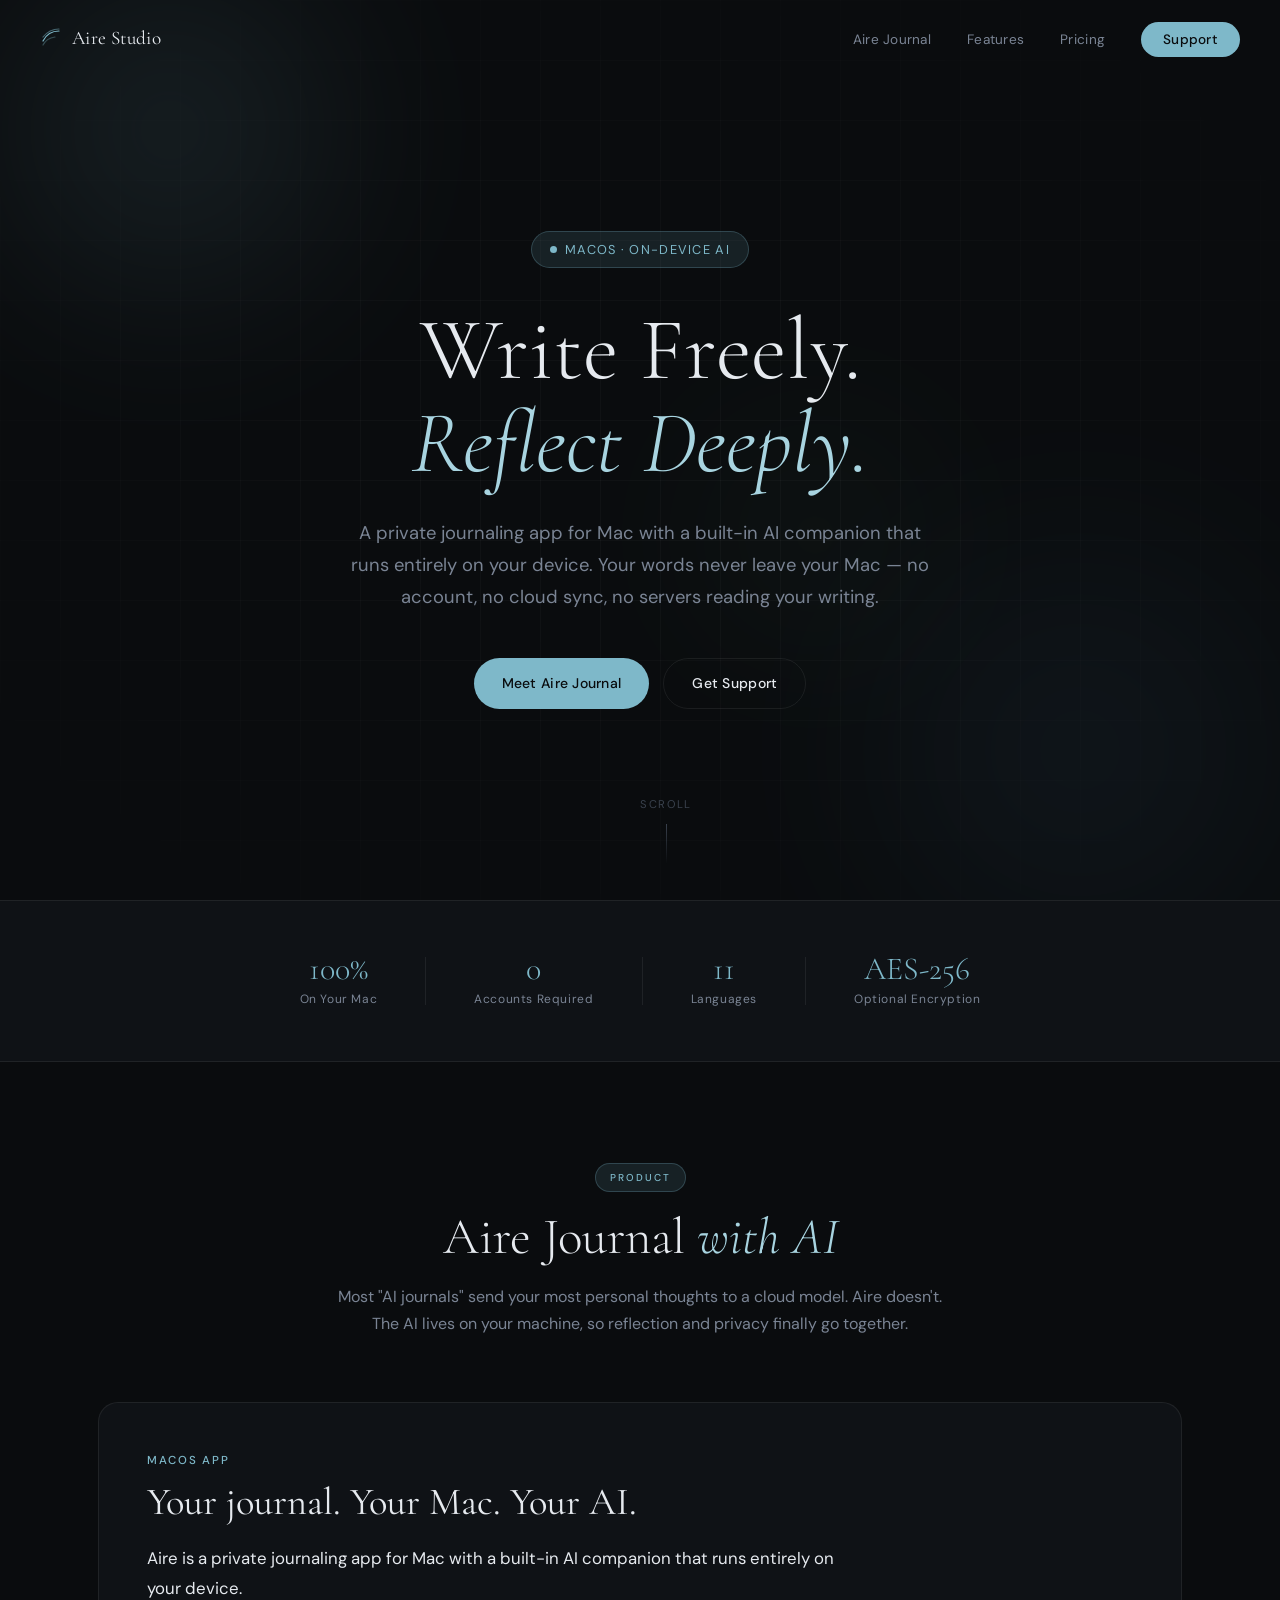
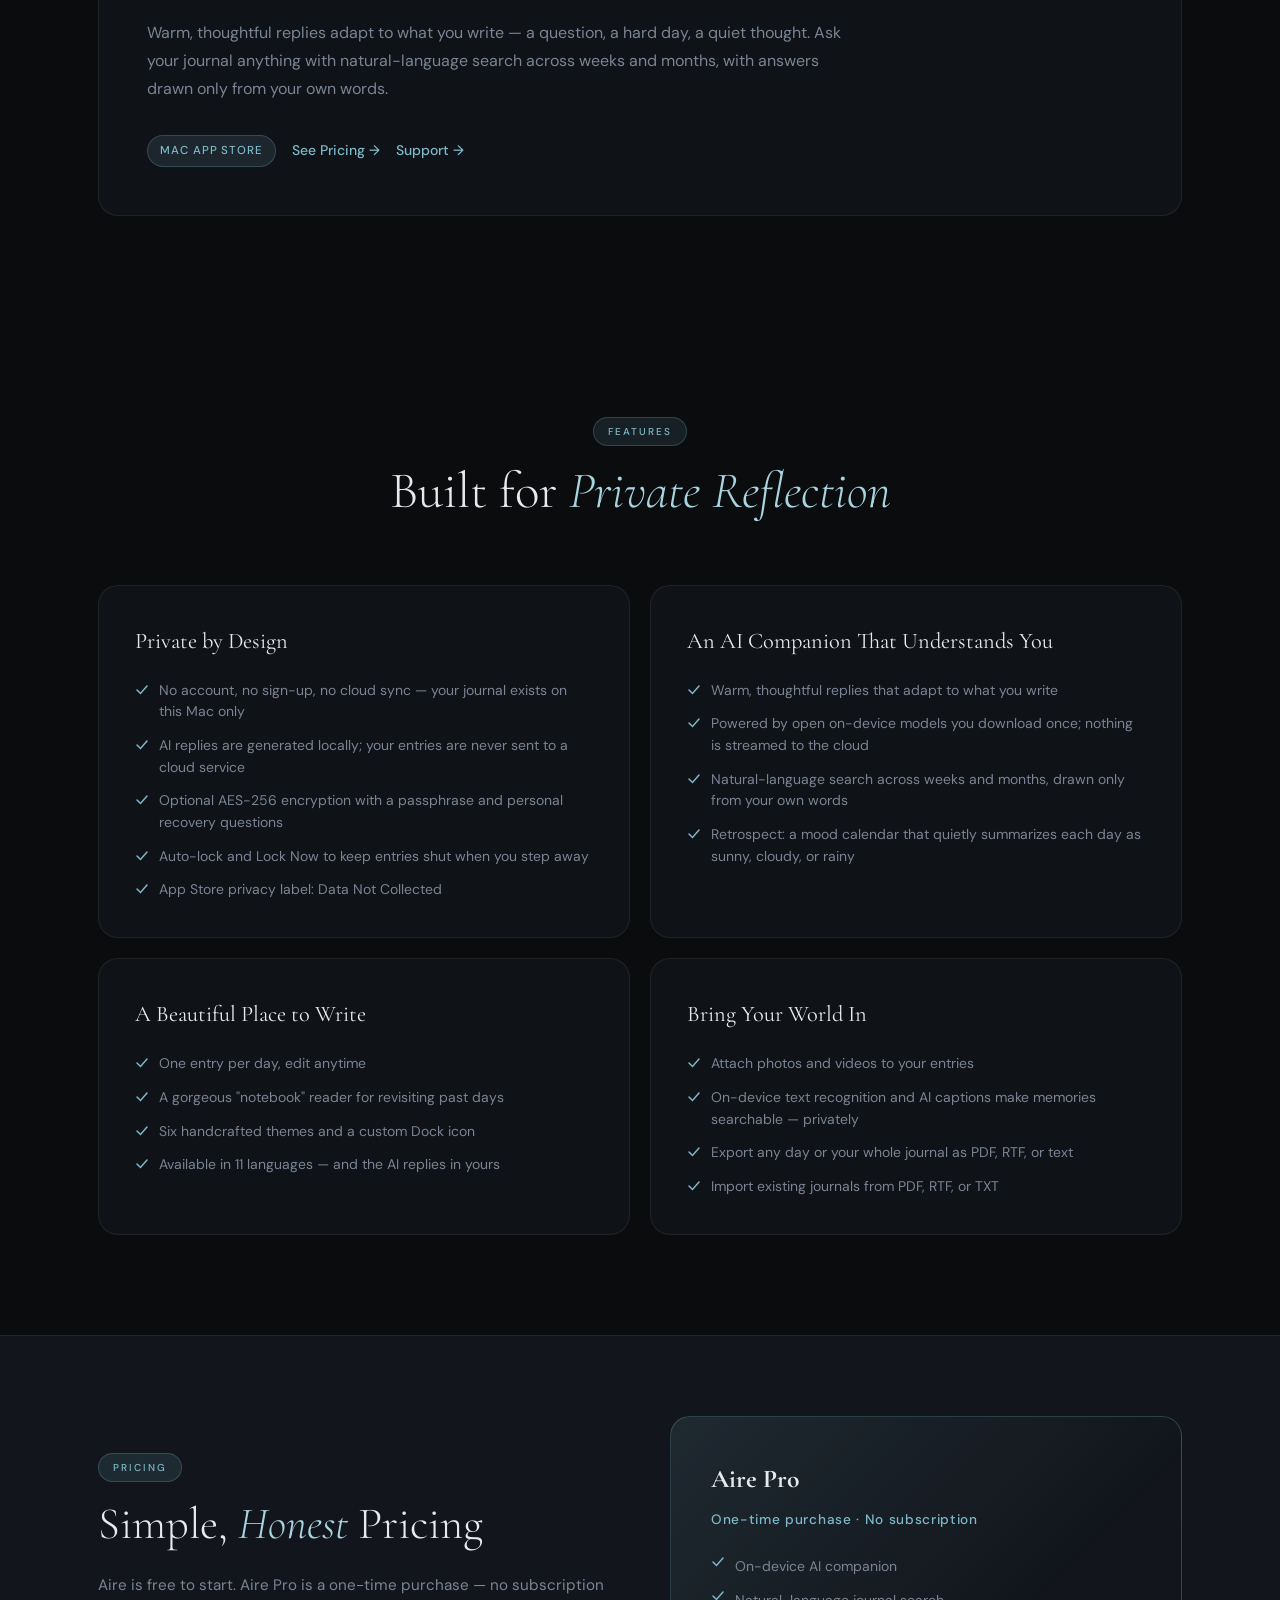
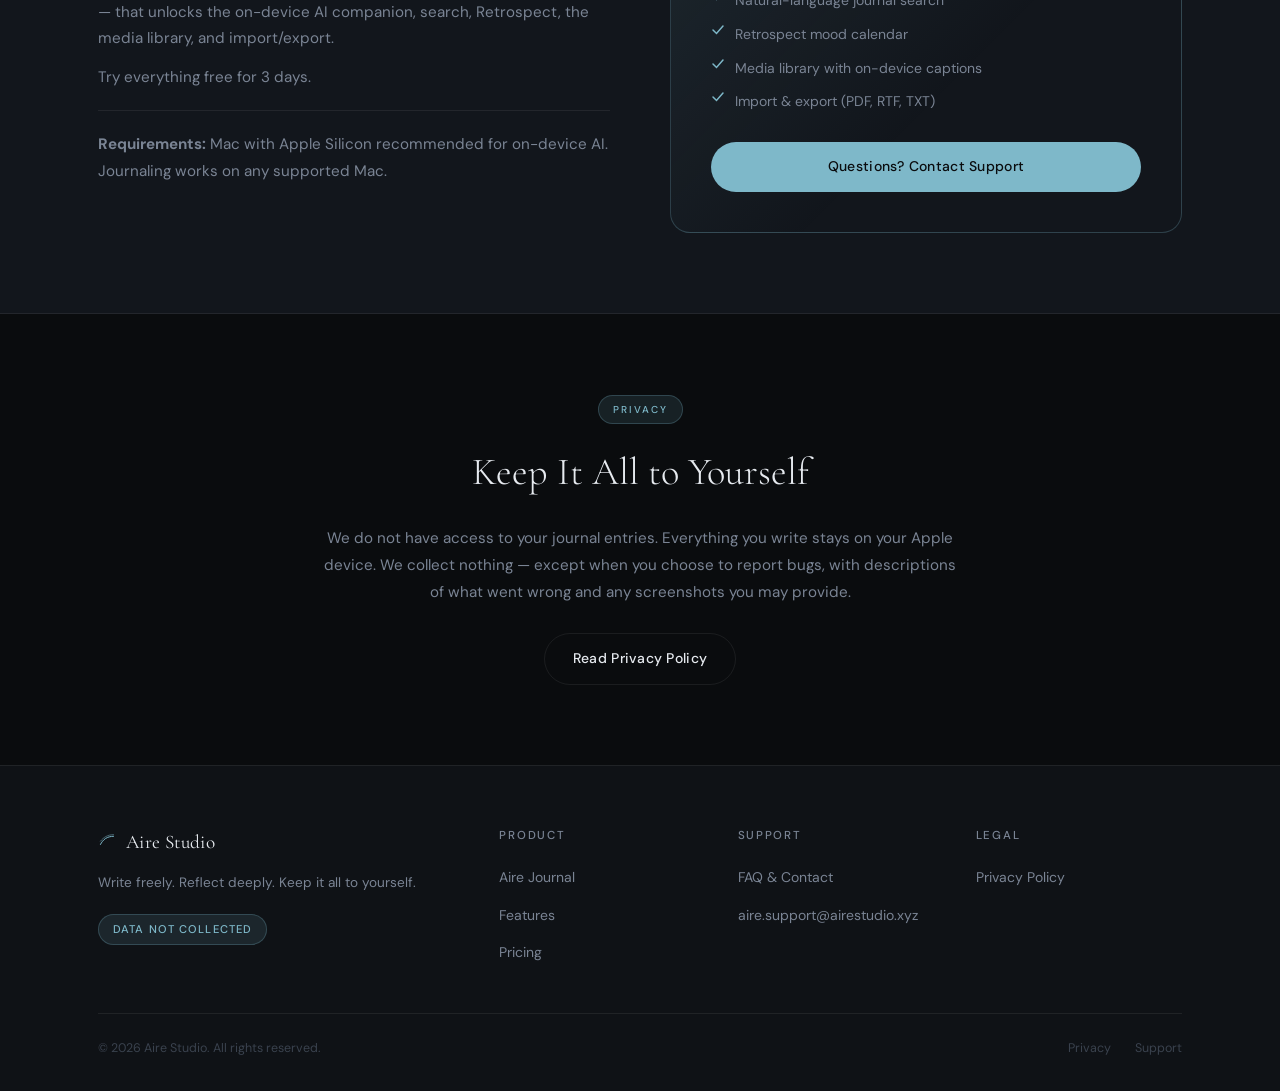
==== index.html @ c08fb22f "first commit" ====
<!DOCTYPE html>
<html lang="en">
<head>
  <meta charset="UTF-8" />
  <meta name="viewport" content="width=device-width, initial-scale=1.0" />
  <title>Aire Studio — Private AI Journaling for Mac</title>
  <meta name="description" content="Aire is a private journaling app for Mac with a built-in AI companion that runs entirely on your device. Your words never leave your Mac — no account, no cloud sync, no servers reading your writing." />
  <link rel="stylesheet" href="/style.css" />
  <link rel="preconnect" href="https://fonts.googleapis.com" />
  <link rel="preconnect" href="https://fonts.gstatic.com" crossorigin />
  <link href="https://fonts.googleapis.com/css2?family=Cormorant+Garamond:ital,wght@0,300;0,400;0,600;1,300;1,400&family=DM+Sans:ital,opsz,wght@0,9..40,300;0,9..40,400;0,9..40,500;1,9..40,300&display=swap" rel="stylesheet" />
</head>
<body>

  <nav class="nav" id="nav">
    <a href="/" class="nav-logo">
      <span class="nav-logo-icon">
        <svg width="22" height="22" viewBox="0 0 22 22" fill="none" xmlns="http://www.w3.org/2000/svg">
          <path d="M3 14c3-6 8-10 16-10" stroke="currentColor" stroke-width="1.2" stroke-linecap="round"/>
          <path d="M3 10c4-5 9-8 16-8" stroke="currentColor" stroke-width="1.2" stroke-linecap="round" opacity="0.5"/>
          <path d="M3 18c2-4 6-7 12-8" stroke="currentColor" stroke-width="1.2" stroke-linecap="round" opacity="0.35"/>
        </svg>
      </span>
      Aire Studio
    </a>
    <ul class="nav-links">
      <li><a href="#aire">Aire Journal</a></li>
      <li><a href="#features">Features</a></li>
      <li><a href="#pricing">Pricing</a></li>
      <li><a href="/aire/support/" class="nav-cta">Support</a></li>
    </ul>
    <button class="nav-hamburger" id="hamburger" aria-label="Menu">
      <span></span><span></span><span></span>
    </button>
  </nav>

  <section class="hero">
    <div class="hero-bg">
      <div class="orb orb-1"></div>
      <div class="orb orb-2"></div>
      <div class="orb orb-3"></div>
      <div class="grid-overlay"></div>
    </div>
    <div class="hero-inner">
      <div class="hero-badge">
        <span class="badge-dot"></span>
        macOS · On-Device AI
      </div>
      <h1 class="hero-title">
        Write Freely.<br/>
        <em>Reflect Deeply.</em>
      </h1>
      <p class="hero-sub">
        A private journaling app for Mac with a built-in AI companion that runs entirely on your device.
        Your words never leave your Mac — no account, no cloud sync, no servers reading your writing.
      </p>
      <div class="hero-actions">
        <a href="#aire" class="btn btn-primary">Meet Aire Journal</a>
        <a href="/aire/support/" class="btn btn-ghost">Get Support</a>
      </div>
    </div>
    <div class="hero-scroll-hint">
      <span>Scroll</span>
      <div class="scroll-line"></div>
    </div>
  </section>

  <section class="about-strip">
    <div class="container">
      <div class="strip-grid">
        <div class="strip-item">
          <span class="strip-num">100%</span>
          <span class="strip-label">On Your Mac</span>
        </div>
        <div class="strip-divider"></div>
        <div class="strip-item">
          <span class="strip-num">0</span>
          <span class="strip-label">Accounts Required</span>
        </div>
        <div class="strip-divider"></div>
        <div class="strip-item">
          <span class="strip-num">11</span>
          <span class="strip-label">Languages</span>
        </div>
        <div class="strip-divider"></div>
        <div class="strip-item">
          <span class="strip-num">AES-256</span>
          <span class="strip-label">Optional Encryption</span>
        </div>
      </div>
    </div>
  </section>

  <section class="products section" id="aire">
    <div class="container">
      <div class="section-header">
        <span class="section-tag">Product</span>
        <h2 class="section-title">Aire Journal <em>with AI</em></h2>
        <p class="section-sub">Most "AI journals" send your most personal thoughts to a cloud model. Aire doesn't. The AI lives on your machine, so reflection and privacy finally go together.</p>
      </div>

      <div class="product-card" data-index="01">
        <div class="product-card-glow"></div>
        <div class="product-card-inner">
          <div class="product-tag-line">macOS App</div>
          <h3 class="product-name">Your journal. Your Mac. Your AI.</h3>
          <p class="product-desc product-desc-lead">
            Aire is a private journaling app for Mac with a built-in AI companion that runs entirely on your device.
          </p>
          <p class="product-desc">
            Warm, thoughtful replies adapt to what you write — a question, a hard day, a quiet thought.
            Ask your journal anything with natural-language search across weeks and months, with answers drawn only from your own words.
          </p>
          <div class="product-status">
            <span class="status-badge status-soon">Mac App Store</span>
            <a href="#pricing" class="product-link">See Pricing →</a>
            <a href="/aire/support/" class="product-link">Support →</a>
          </div>
        </div>
      </div>
    </div>
  </section>

  <section class="section" id="features">
    <div class="container">
      <div class="section-header">
        <span class="section-tag">Features</span>
        <h2 class="section-title">Built for <em>Private Reflection</em></h2>
      </div>

      <div class="features-grid">
        <div class="feature-block">
          <h3>Private by Design</h3>
          <ul class="feature-list">
            <li>
              <svg width="14" height="14" viewBox="0 0 14 14"><path d="M2 7l3.5 3.5L12 3" stroke="#7eb8c9" stroke-width="1.5" stroke-linecap="round" fill="none"/></svg>
              No account, no sign-up, no cloud sync — your journal exists on this Mac only
            </li>
            <li>
              <svg width="14" height="14" viewBox="0 0 14 14"><path d="M2 7l3.5 3.5L12 3" stroke="#7eb8c9" stroke-width="1.5" stroke-linecap="round" fill="none"/></svg>
              AI replies are generated locally; your entries are never sent to a cloud service
            </li>
            <li>
              <svg width="14" height="14" viewBox="0 0 14 14"><path d="M2 7l3.5 3.5L12 3" stroke="#7eb8c9" stroke-width="1.5" stroke-linecap="round" fill="none"/></svg>
              Optional AES-256 encryption with a passphrase and personal recovery questions
            </li>
            <li>
              <svg width="14" height="14" viewBox="0 0 14 14"><path d="M2 7l3.5 3.5L12 3" stroke="#7eb8c9" stroke-width="1.5" stroke-linecap="round" fill="none"/></svg>
              Auto-lock and Lock Now to keep entries shut when you step away
            </li>
            <li>
              <svg width="14" height="14" viewBox="0 0 14 14"><path d="M2 7l3.5 3.5L12 3" stroke="#7eb8c9" stroke-width="1.5" stroke-linecap="round" fill="none"/></svg>
              App Store privacy label: Data Not Collected
            </li>
          </ul>
        </div>

        <div class="feature-block">
          <h3>An AI Companion That Understands You</h3>
          <ul class="feature-list">
            <li>
              <svg width="14" height="14" viewBox="0 0 14 14"><path d="M2 7l3.5 3.5L12 3" stroke="#7eb8c9" stroke-width="1.5" stroke-linecap="round" fill="none"/></svg>
              Warm, thoughtful replies that adapt to what you write
            </li>
            <li>
              <svg width="14" height="14" viewBox="0 0 14 14"><path d="M2 7l3.5 3.5L12 3" stroke="#7eb8c9" stroke-width="1.5" stroke-linecap="round" fill="none"/></svg>
              Powered by open on-device models you download once; nothing is streamed to the cloud
            </li>
            <li>
              <svg width="14" height="14" viewBox="0 0 14 14"><path d="M2 7l3.5 3.5L12 3" stroke="#7eb8c9" stroke-width="1.5" stroke-linecap="round" fill="none"/></svg>
              Natural-language search across weeks and months, drawn only from your own words
            </li>
            <li>
              <svg width="14" height="14" viewBox="0 0 14 14"><path d="M2 7l3.5 3.5L12 3" stroke="#7eb8c9" stroke-width="1.5" stroke-linecap="round" fill="none"/></svg>
              Retrospect: a mood calendar that quietly summarizes each day as sunny, cloudy, or rainy
            </li>
          </ul>
        </div>

        <div class="feature-block">
          <h3>A Beautiful Place to Write</h3>
          <ul class="feature-list">
            <li>
              <svg width="14" height="14" viewBox="0 0 14 14"><path d="M2 7l3.5 3.5L12 3" stroke="#7eb8c9" stroke-width="1.5" stroke-linecap="round" fill="none"/></svg>
              One entry per day, edit anytime
            </li>
            <li>
              <svg width="14" height="14" viewBox="0 0 14 14"><path d="M2 7l3.5 3.5L12 3" stroke="#7eb8c9" stroke-width="1.5" stroke-linecap="round" fill="none"/></svg>
              A gorgeous "notebook" reader for revisiting past days
            </li>
            <li>
              <svg width="14" height="14" viewBox="0 0 14 14"><path d="M2 7l3.5 3.5L12 3" stroke="#7eb8c9" stroke-width="1.5" stroke-linecap="round" fill="none"/></svg>
              Six handcrafted themes and a custom Dock icon
            </li>
            <li>
              <svg width="14" height="14" viewBox="0 0 14 14"><path d="M2 7l3.5 3.5L12 3" stroke="#7eb8c9" stroke-width="1.5" stroke-linecap="round" fill="none"/></svg>
              Available in 11 languages — and the AI replies in yours
            </li>
          </ul>
        </div>

        <div class="feature-block">
          <h3>Bring Your World In</h3>
          <ul class="feature-list">
            <li>
              <svg width="14" height="14" viewBox="0 0 14 14"><path d="M2 7l3.5 3.5L12 3" stroke="#7eb8c9" stroke-width="1.5" stroke-linecap="round" fill="none"/></svg>
              Attach photos and videos to your entries
            </li>
            <li>
              <svg width="14" height="14" viewBox="0 0 14 14"><path d="M2 7l3.5 3.5L12 3" stroke="#7eb8c9" stroke-width="1.5" stroke-linecap="round" fill="none"/></svg>
              On-device text recognition and AI captions make memories searchable — privately
            </li>
            <li>
              <svg width="14" height="14" viewBox="0 0 14 14"><path d="M2 7l3.5 3.5L12 3" stroke="#7eb8c9" stroke-width="1.5" stroke-linecap="round" fill="none"/></svg>
              Export any day or your whole journal as PDF, RTF, or text
            </li>
            <li>
              <svg width="14" height="14" viewBox="0 0 14 14"><path d="M2 7l3.5 3.5L12 3" stroke="#7eb8c9" stroke-width="1.5" stroke-linecap="round" fill="none"/></svg>
              Import existing journals from PDF, RTF, or TXT
            </li>
          </ul>
        </div>
      </div>
    </div>
  </section>

  <section class="pricing-banner" id="pricing">
    <div class="container">
      <div class="pricing-inner">
        <div class="pricing-text">
          <span class="section-tag">Pricing</span>
          <h2>Simple, <em>Honest</em> Pricing</h2>
          <p>Aire is free to start. Aire Pro is a one-time purchase — no subscription — that unlocks the on-device AI companion, search, Retrospect, the media library, and import/export.</p>
          <p>Try everything free for 3 days.</p>
          <p class="pricing-note">
            <strong>Requirements:</strong> Mac with Apple Silicon recommended for on-device AI. Journaling works on any supported Mac.
          </p>
        </div>
        <div class="pricing-card">
          <h3>Aire Pro</h3>
          <div class="price-tag">One-time purchase · No subscription</div>
          <ul>
            <li>
              <svg width="14" height="14" viewBox="0 0 14 14"><path d="M2 7l3.5 3.5L12 3" stroke="#7eb8c9" stroke-width="1.5" stroke-linecap="round" fill="none"/></svg>
              On-device AI companion
            </li>
            <li>
              <svg width="14" height="14" viewBox="0 0 14 14"><path d="M2 7l3.5 3.5L12 3" stroke="#7eb8c9" stroke-width="1.5" stroke-linecap="round" fill="none"/></svg>
              Natural-language journal search
            </li>
            <li>
              <svg width="14" height="14" viewBox="0 0 14 14"><path d="M2 7l3.5 3.5L12 3" stroke="#7eb8c9" stroke-width="1.5" stroke-linecap="round" fill="none"/></svg>
              Retrospect mood calendar
            </li>
            <li>
              <svg width="14" height="14" viewBox="0 0 14 14"><path d="M2 7l3.5 3.5L12 3" stroke="#7eb8c9" stroke-width="1.5" stroke-linecap="round" fill="none"/></svg>
              Media library with on-device captions
            </li>
            <li>
              <svg width="14" height="14" viewBox="0 0 14 14"><path d="M2 7l3.5 3.5L12 3" stroke="#7eb8c9" stroke-width="1.5" stroke-linecap="round" fill="none"/></svg>
              Import &amp; export (PDF, RTF, TXT)
            </li>
          </ul>
          <a href="/aire/support/" class="btn btn-primary btn-full">Questions? Contact Support</a>
        </div>
      </div>
    </div>
  </section>

  <section class="privacy-banner">
    <div class="container">
      <div class="privacy-inner">
        <span class="section-tag">Privacy</span>
        <h2>Keep It All to Yourself</h2>
        <p>We do not have access to your journal entries. Everything you write stays on your Apple device. We collect nothing — except when you choose to report bugs, with descriptions of what went wrong and any screenshots you may provide.</p>
        <a href="/aire/privacy/" class="btn btn-ghost">Read Privacy Policy</a>
      </div>
    </div>
  </section>

  <footer class="footer">
    <div class="container">
      <div class="footer-top">
        <div class="footer-brand">
          <a href="/" class="nav-logo">
            <span class="nav-logo-icon">
              <svg width="18" height="18" viewBox="0 0 22 22" fill="none">
                <path d="M3 14c3-6 8-10 16-10" stroke="currentColor" stroke-width="1.2" stroke-linecap="round"/>
                <path d="M3 10c4-5 9-8 16-8" stroke="currentColor" stroke-width="1.2" stroke-linecap="round" opacity="0.5"/>
              </svg>
            </span>
            Aire Studio
          </a>
          <p>Write freely. Reflect deeply. Keep it all to yourself.</p>
          <div class="footer-badge">Data Not Collected</div>
        </div>
        <div class="footer-links-group">
          <div class="footer-col">
            <h4>Product</h4>
            <ul>
              <li><a href="#aire">Aire Journal</a></li>
              <li><a href="#features">Features</a></li>
              <li><a href="#pricing">Pricing</a></li>
            </ul>
          </div>
          <div class="footer-col">
            <h4>Support</h4>
            <ul>
              <li><a href="/aire/support/">FAQ &amp; Contact</a></li>
              <li><a href="mailto:aire.support@airestudio.xyz">aire.support@airestudio.xyz</a></li>
            </ul>
          </div>
          <div class="footer-col">
            <h4>Legal</h4>
            <ul>
              <li><a href="/aire/privacy/">Privacy Policy</a></li>
            </ul>
          </div>
        </div>
      </div>
      <div class="footer-bottom">
        <span>© 2026 Aire Studio. All rights reserved.</span>
        <div class="footer-legal">
          <a href="/aire/privacy/">Privacy</a>
          <a href="/aire/support/">Support</a>
        </div>
      </div>
    </div>
  </footer>

  <script src="/main.js"></script>
</body>
</html>
---- style.css ----
/* ============================================================
   Aire Studio — style.css
   Design: Dark luxury editorial — midnight tones, soft sky accent
   Fonts: Cormorant Garamond (display) + DM Sans (body)
   ============================================================ */

*, *::before, *::after { box-sizing: border-box; margin: 0; padding: 0; }

:root {
  --bg:          #0a0c0e;
  --bg-card:     #0f1216;
  --bg-card-2:   #12161c;
  --surface:     #181d26;
  --border:      rgba(255,255,255,0.07);
  --border-accent: rgba(126,184,201,0.25);

  --text:        #e6eaef;
  --text-muted:  #7a8494;
  --text-faint:  #3a424e;

  --accent:        #7eb8c9;
  --accent-light:  #a8d4e0;
  --accent-dim:    rgba(126,184,201,0.12);

  --green:       #5a9470;
  --green-dim:   rgba(90,148,112,0.12);

  --radius:      12px;
  --radius-lg:   20px;
  --radius-full: 999px;

  --font-display: 'Cormorant Garamond', Georgia, serif;
  --font-body:    'DM Sans', system-ui, sans-serif;

  --transition:   0.25s cubic-bezier(0.4, 0, 0.2, 1);
}

html { scroll-behavior: smooth; }

body {
  background: var(--bg);
  color: var(--text);
  font-family: var(--font-body);
  font-size: 16px;
  line-height: 1.7;
  overflow-x: hidden;
  -webkit-font-smoothing: antialiased;
}

a { color: inherit; text-decoration: none; }
ul { list-style: none; }
img { display: block; max-width: 100%; }

.container {
  max-width: 1140px;
  margin: 0 auto;
  padding: 0 28px;
}

.section-tag {
  display: inline-block;
  font-family: var(--font-body);
  font-size: 10px;
  font-weight: 500;
  letter-spacing: 0.2em;
  text-transform: uppercase;
  color: var(--accent);
  margin-bottom: 16px;
  padding: 5px 14px;
  border: 1px solid var(--border-accent);
  border-radius: var(--radius-full);
  background: var(--accent-dim);
}

.section-header {
  text-align: center;
  max-width: 620px;
  margin: 0 auto 64px;
}

.section-title {
  font-family: var(--font-display);
  font-size: clamp(2.2rem, 4vw, 3.2rem);
  font-weight: 300;
  line-height: 1.15;
  color: var(--text);
  margin-bottom: 16px;
}

.section-title em {
  font-style: italic;
  color: var(--accent-light);
}

.section-sub {
  color: var(--text-muted);
  font-size: 1rem;
  line-height: 1.7;
}

.section { padding: 100px 0; }

.btn {
  display: inline-flex;
  align-items: center;
  gap: 8px;
  padding: 13px 28px;
  border-radius: var(--radius-full);
  font-family: var(--font-body);
  font-size: 0.875rem;
  font-weight: 500;
  letter-spacing: 0.02em;
  cursor: pointer;
  border: none;
  transition: var(--transition);
  text-decoration: none;
}

.btn-primary {
  background: var(--accent);
  color: #0a0c0e;
}
.btn-primary:hover {
  background: var(--accent-light);
  transform: translateY(-1px);
  box-shadow: 0 8px 30px rgba(126,184,201,0.25);
}

.btn-ghost {
  background: transparent;
  color: var(--text);
  border: 1px solid var(--border);
}
.btn-ghost:hover {
  border-color: var(--border-accent);
  color: var(--accent-light);
  background: var(--accent-dim);
}

.btn-sm { padding: 9px 20px; font-size: 0.8rem; }
.btn-full { width: 100%; justify-content: center; }

/* ─── NAV ───────────────────────────────────────────────────── */
.nav {
  position: fixed;
  top: 0;
  left: 0;
  right: 0;
  z-index: 100;
  display: flex;
  align-items: center;
  justify-content: space-between;
  padding: 22px 40px;
  transition: var(--transition);
}

.nav.scrolled {
  background: rgba(10,12,14,0.88);
  backdrop-filter: blur(20px);
  -webkit-backdrop-filter: blur(20px);
  border-bottom: 1px solid var(--border);
  padding: 16px 40px;
}

.nav-logo {
  display: flex;
  align-items: center;
  gap: 10px;
  font-family: var(--font-display);
  font-size: 1.2rem;
  font-weight: 400;
  letter-spacing: 0.02em;
  color: var(--text);
  transition: color var(--transition);
}
.nav-logo:hover { color: var(--accent-light); }

.nav-logo-icon {
  display: flex;
  align-items: center;
  justify-content: center;
  color: var(--accent);
}

.nav-links {
  display: flex;
  align-items: center;
  gap: 36px;
}

.nav-links a {
  font-size: 0.85rem;
  font-weight: 400;
  color: var(--text-muted);
  transition: color var(--transition);
  letter-spacing: 0.02em;
}
.nav-links a:hover { color: var(--text); }

.nav-cta {
  padding: 9px 22px !important;
  background: var(--accent) !important;
  color: #0a0c0e !important;
  border-radius: var(--radius-full);
  font-weight: 500 !important;
  transition: var(--transition) !important;
}
.nav-cta:hover {
  background: var(--accent-light) !important;
  color: #0a0c0e !important;
  box-shadow: 0 4px 20px rgba(126,184,201,0.3);
}

.nav-hamburger {
  display: none;
  flex-direction: column;
  gap: 5px;
  background: none;
  border: none;
  cursor: pointer;
  padding: 4px;
}
.nav-hamburger span {
  display: block;
  width: 24px;
  height: 1.5px;
  background: var(--text);
  transition: var(--transition);
  transform-origin: center;
}
.nav-hamburger.active span:nth-child(1) { transform: translateY(6.5px) rotate(45deg); }
.nav-hamburger.active span:nth-child(2) { opacity: 0; }
.nav-hamburger.active span:nth-child(3) { transform: translateY(-6.5px) rotate(-45deg); }

/* ─── HERO ──────────────────────────────────────────────────── */
.hero {
  position: relative;
  min-height: 100vh;
  display: flex;
  align-items: center;
  justify-content: center;
  overflow: hidden;
  padding: 120px 28px 80px;
}

.hero-bg {
  position: absolute;
  inset: 0;
  pointer-events: none;
  z-index: 0;
}

.orb {
  position: absolute;
  border-radius: 50%;
  filter: blur(80px);
  animation: orb-float 8s ease-in-out infinite;
}
.orb-1 {
  width: 500px; height: 500px;
  background: radial-gradient(circle, #7eb8c9 0%, transparent 70%);
  top: -120px; left: -80px;
  opacity: 0.14;
}
.orb-2 {
  width: 600px; height: 600px;
  background: radial-gradient(circle, #4a7fa5 0%, transparent 70%);
  bottom: -150px; right: -100px;
  animation-delay: 3s;
  opacity: 0.1;
}
.orb-3 {
  width: 350px; height: 350px;
  background: radial-gradient(circle, #5a9470 0%, transparent 70%);
  top: 40%; left: 50%;
  animation-delay: 5s;
  opacity: 0.08;
}

@keyframes orb-float {
  0%, 100% { transform: translate(0, 0) scale(1); }
  33% { transform: translate(20px, -30px) scale(1.05); }
  66% { transform: translate(-15px, 15px) scale(0.97); }
}

.grid-overlay {
  position: absolute;
  inset: 0;
  background-image:
    linear-gradient(var(--border) 1px, transparent 1px),
    linear-gradient(90deg, var(--border) 1px, transparent 1px);
  background-size: 60px 60px;
  mask-image: radial-gradient(ellipse 80% 80% at 50% 50%, black 20%, transparent 80%);
  opacity: 0.4;
}

.hero-inner {
  position: relative;
  z-index: 1;
  text-align: center;
  max-width: 820px;
}

.hero-badge {
  display: inline-flex;
  align-items: center;
  gap: 8px;
  font-size: 0.8rem;
  font-weight: 400;
  letter-spacing: 0.1em;
  text-transform: uppercase;
  color: var(--accent);
  background: var(--accent-dim);
  border: 1px solid var(--border-accent);
  border-radius: var(--radius-full);
  padding: 7px 18px;
  margin-bottom: 36px;
  animation: fade-up 0.8s ease both;
}

.badge-dot {
  width: 7px;
  height: 7px;
  border-radius: 50%;
  background: var(--accent);
  animation: pulse-dot 2s ease infinite;
}

@keyframes pulse-dot {
  0%, 100% { opacity: 1; transform: scale(1); }
  50% { opacity: 0.5; transform: scale(0.7); }
}

.hero-title {
  font-family: var(--font-display);
  font-size: clamp(3rem, 7vw, 5.5rem);
  font-weight: 300;
  line-height: 1.05;
  color: var(--text);
  margin-bottom: 28px;
  animation: fade-up 0.9s 0.1s ease both;
}

.hero-title em {
  font-style: italic;
  color: var(--accent-light);
  display: block;
}

.hero-sub {
  font-size: clamp(1rem, 1.8vw, 1.15rem);
  color: var(--text-muted);
  max-width: 600px;
  margin: 0 auto 44px;
  line-height: 1.75;
  animation: fade-up 1s 0.2s ease both;
}

.hero-actions {
  display: flex;
  gap: 14px;
  justify-content: center;
  flex-wrap: wrap;
  animation: fade-up 1.1s 0.3s ease both;
}

.hero-scroll-hint {
  position: absolute;
  bottom: 36px;
  left: 50%;
  transform: translateX(-50%);
  display: flex;
  flex-direction: column;
  align-items: center;
  gap: 10px;
  color: var(--text-faint);
  font-size: 0.7rem;
  letter-spacing: 0.15em;
  text-transform: uppercase;
  animation: fade-up 1.2s 0.6s ease both;
}

.scroll-line {
  width: 1px;
  height: 40px;
  background: linear-gradient(to bottom, var(--text-faint), transparent);
  animation: scroll-pulse 2s ease infinite;
}
@keyframes scroll-pulse {
  0%, 100% { opacity: 0.4; transform: scaleY(1); }
  50% { opacity: 1; transform: scaleY(1.2); }
}

@keyframes fade-up {
  from { opacity: 0; transform: translateY(24px); }
  to   { opacity: 1; transform: translateY(0); }
}

/* ─── ABOUT STRIP ────────────────────────────────────────────── */
.about-strip {
  border-top: 1px solid var(--border);
  border-bottom: 1px solid var(--border);
  background: var(--bg-card);
  padding: 36px 0;
}

.strip-grid {
  display: flex;
  align-items: center;
  justify-content: center;
  gap: 0;
  flex-wrap: wrap;
}

.strip-item {
  display: flex;
  flex-direction: column;
  align-items: center;
  padding: 16px 48px;
  opacity: 0;
  transform: translateY(16px);
  transition: opacity 0.5s ease, transform 0.5s ease;
}
.strip-item.visible { opacity: 1; transform: translateY(0); }

.strip-num {
  font-family: var(--font-display);
  font-size: 2rem;
  font-weight: 300;
  color: var(--accent);
  line-height: 1;
  margin-bottom: 4px;
}

.strip-label {
  font-size: 0.75rem;
  color: var(--text-muted);
  letter-spacing: 0.05em;
  white-space: nowrap;
}

.strip-divider {
  width: 1px;
  height: 48px;
  background: var(--border);
  flex-shrink: 0;
}

/* ─── PRODUCT / FEATURES ─────────────────────────────────────── */
.products { background: var(--bg); }

.product-card {
  position: relative;
  background: var(--bg-card);
  border: 1px solid var(--border);
  border-radius: var(--radius-lg);
  overflow: hidden;
  transition: border-color var(--transition), transform var(--transition);
  opacity: 0;
  transform: translateY(24px);
}
.product-card.visible { opacity: 1; transform: translateY(0); }
.product-card:hover { border-color: var(--border-accent); transform: translateY(-3px); }

.product-card-glow {
  position: absolute;
  inset: 0;
  opacity: 0;
  transition: opacity 0.4s ease;
  background: radial-gradient(ellipse 60% 60% at 20% 20%, var(--accent-dim) 0%, transparent 70%);
}
.product-card:hover .product-card-glow { opacity: 1; }

.product-card-inner {
  position: relative;
  z-index: 1;
  padding: 48px;
}

.product-tag-line {
  font-size: 0.72rem;
  font-weight: 500;
  letter-spacing: 0.15em;
  text-transform: uppercase;
  color: var(--accent);
  margin-bottom: 10px;
}

.product-name {
  font-family: var(--font-display);
  font-size: clamp(2rem, 3vw, 2.8rem);
  font-weight: 400;
  color: var(--text);
  margin-bottom: 20px;
  line-height: 1.15;
}

.product-desc {
  font-size: 1rem;
  color: var(--text-muted);
  line-height: 1.75;
  margin-bottom: 24px;
  max-width: 720px;
}

.product-desc-lead {
  font-size: 1.05rem;
  color: var(--text);
  margin-bottom: 16px;
}

.product-status {
  display: flex;
  align-items: center;
  gap: 16px;
  flex-wrap: wrap;
  margin-top: 32px;
}

.status-badge {
  font-size: 0.72rem;
  font-weight: 500;
  letter-spacing: 0.08em;
  text-transform: uppercase;
  padding: 5px 12px;
  border-radius: var(--radius-full);
}
.status-soon {
  background: var(--accent-dim);
  color: var(--accent);
  border: 1px solid var(--border-accent);
}
.status-active {
  background: var(--green-dim);
  color: var(--green);
  border: 1px solid rgba(90,148,112,0.25);
}

.product-link {
  font-size: 0.875rem;
  color: var(--accent);
  font-weight: 500;
  transition: color var(--transition);
}
.product-link:hover { color: var(--accent-light); }

/* ─── FEATURE GRID ───────────────────────────────────────────── */
.features-grid {
  display: grid;
  grid-template-columns: repeat(2, 1fr);
  gap: 20px;
  margin-top: 48px;
}

.feature-block {
  background: var(--bg-card);
  border: 1px solid var(--border);
  border-radius: var(--radius-lg);
  padding: 36px;
  transition: border-color var(--transition), transform var(--transition);
  opacity: 0;
  transform: translateY(20px);
}
.feature-block.visible { opacity: 1; transform: translateY(0); }
.feature-block:hover { border-color: var(--border-accent); transform: translateY(-2px); }

.feature-block h3 {
  font-family: var(--font-display);
  font-size: 1.4rem;
  font-weight: 400;
  color: var(--text);
  margin-bottom: 20px;
}

.feature-list {
  display: flex;
  flex-direction: column;
  gap: 12px;
}

.feature-list li {
  display: flex;
  align-items: flex-start;
  gap: 10px;
  font-size: 0.875rem;
  color: var(--text-muted);
  line-height: 1.55;
}

.feature-list li svg { flex-shrink: 0; margin-top: 3px; }

/* ─── PRICING ────────────────────────────────────────────────── */
.pricing-banner {
  background: var(--bg-card-2);
  border-top: 1px solid var(--border);
  border-bottom: 1px solid var(--border);
  padding: 80px 0;
}

.pricing-inner {
  display: grid;
  grid-template-columns: 1fr 1fr;
  gap: 60px;
  align-items: center;
}

.pricing-text h2 {
  font-family: var(--font-display);
  font-size: clamp(1.8rem, 3.5vw, 2.8rem);
  font-weight: 300;
  line-height: 1.2;
  margin-bottom: 20px;
}
.pricing-text h2 em { font-style: italic; color: var(--accent-light); }

.pricing-text p {
  color: var(--text-muted);
  font-size: 0.95rem;
  line-height: 1.75;
  margin-bottom: 12px;
}

.pricing-note {
  font-size: 0.85rem;
  color: var(--text-faint);
  margin-top: 20px;
  padding-top: 20px;
  border-top: 1px solid var(--border);
}

.pricing-card {
  background: var(--bg-card);
  border: 1px solid var(--border-accent);
  border-radius: var(--radius-lg);
  padding: 40px;
  background: linear-gradient(135deg, var(--accent-dim) 0%, transparent 60%);
}

.pricing-card h3 {
  font-family: var(--font-display);
  font-size: 1.6rem;
  margin-bottom: 8px;
}

.pricing-card .price-tag {
  font-size: 0.85rem;
  color: var(--accent);
  font-weight: 500;
  letter-spacing: 0.05em;
  margin-bottom: 24px;
}

.pricing-card ul {
  display: flex;
  flex-direction: column;
  gap: 10px;
  margin-bottom: 28px;
}

.pricing-card li {
  display: flex;
  align-items: flex-start;
  gap: 10px;
  font-size: 0.875rem;
  color: var(--text-muted);
}

/* ─── PRIVACY BANNER ─────────────────────────────────────────── */
.privacy-banner {
  background: var(--bg);
  padding: 80px 0;
}

.privacy-inner {
  text-align: center;
  max-width: 640px;
  margin: 0 auto;
}

.privacy-inner h2 {
  font-family: var(--font-display);
  font-size: clamp(1.8rem, 3vw, 2.4rem);
  font-weight: 300;
  margin-bottom: 20px;
}

.privacy-inner p {
  color: var(--text-muted);
  font-size: 0.95rem;
  line-height: 1.75;
  margin-bottom: 28px;
}

/* ─── SUBPAGE HERO ───────────────────────────────────────────── */
.page-hero {
  padding: 160px 28px 80px;
  text-align: center;
  border-bottom: 1px solid var(--border);
  background: var(--bg-card);
}

.page-hero h1 {
  font-family: var(--font-display);
  font-size: clamp(2.4rem, 5vw, 3.6rem);
  font-weight: 300;
  margin-bottom: 16px;
}

.page-hero p {
  color: var(--text-muted);
  max-width: 560px;
  margin: 0 auto;
  font-size: 1rem;
}

/* ─── FAQ ────────────────────────────────────────────────────── */
.faq-section { padding: 80px 0; }

.faq-list {
  max-width: 760px;
  margin: 0 auto;
  display: flex;
  flex-direction: column;
  gap: 12px;
}

.faq-item {
  background: var(--bg-card);
  border: 1px solid var(--border);
  border-radius: var(--radius);
  overflow: hidden;
  transition: border-color var(--transition);
}
.faq-item:hover { border-color: var(--border-accent); }

.faq-question {
  width: 100%;
  display: flex;
  align-items: center;
  justify-content: space-between;
  gap: 16px;
  padding: 22px 24px;
  background: none;
  border: none;
  color: var(--text);
  font-family: var(--font-display);
  font-size: 1.15rem;
  font-weight: 400;
  text-align: left;
  cursor: pointer;
  transition: color var(--transition);
}
.faq-question:hover { color: var(--accent-light); }

.faq-icon {
  flex-shrink: 0;
  width: 20px;
  height: 20px;
  color: var(--accent);
  transition: transform var(--transition);
}
.faq-item.open .faq-icon { transform: rotate(45deg); }

.faq-answer {
  max-height: 0;
  overflow: hidden;
  transition: max-height 0.35s ease;
}
.faq-item.open .faq-answer { max-height: 400px; }

.faq-answer-inner {
  padding: 0 24px 22px;
  color: var(--text-muted);
  font-size: 0.9rem;
  line-height: 1.7;
}

/* ─── LEGAL CONTENT ──────────────────────────────────────────── */
.legal-section { padding: 80px 0 100px; }

.legal-content {
  max-width: 720px;
  margin: 0 auto;
}

.legal-content h2 {
  font-family: var(--font-display);
  font-size: 1.6rem;
  font-weight: 400;
  color: var(--text);
  margin: 48px 0 16px;
}
.legal-content h2:first-child { margin-top: 0; }

.legal-content p,
.legal-content li {
  color: var(--text-muted);
  font-size: 0.925rem;
  line-height: 1.75;
  margin-bottom: 16px;
}

.legal-content ul {
  list-style: disc;
  padding-left: 24px;
  margin-bottom: 16px;
}

.legal-content li { margin-bottom: 8px; }

.legal-updated {
  font-size: 0.8rem;
  color: var(--text-faint);
  margin-bottom: 40px;
}

/* ─── CONTACT / FORM ─────────────────────────────────────────── */
.contact-section { padding: 80px 0 100px; background: var(--bg-card-2); }

.contact-inner {
  display: grid;
  grid-template-columns: 1fr 1.2fr;
  gap: 80px;
  align-items: start;
}

.contact-inner-single {
  grid-template-columns: 1fr;
  max-width: 760px;
  margin: 0 auto;
  gap: 40px;
}

.contact-inner-single .contact-text {
  text-align: center;
}

.contact-inner-single .contact-text .section-title {
  text-align: center;
}

.support-callout {
  background: var(--bg-card);
  border: 1px solid var(--border-accent);
  border-radius: var(--radius-lg);
  padding: 32px 36px;
  background: linear-gradient(135deg, var(--accent-dim) 0%, transparent 55%);
}

.support-callout-badge {
  display: inline-block;
  font-size: 0.68rem;
  font-weight: 500;
  letter-spacing: 0.12em;
  text-transform: uppercase;
  color: var(--accent);
  background: var(--accent-dim);
  border: 1px solid var(--border-accent);
  border-radius: var(--radius-full);
  padding: 4px 12px;
  margin-bottom: 16px;
}

.support-callout h3,
.support-email-guide h3 {
  font-family: var(--font-display);
  font-size: 1.4rem;
  font-weight: 400;
  color: var(--text);
  margin-bottom: 14px;
}

.support-callout p,
.support-email-guide p {
  color: var(--text-muted);
  font-size: 0.925rem;
  line-height: 1.75;
  margin-bottom: 14px;
}

.support-callout p:last-child,
.support-email-guide p:last-child {
  margin-bottom: 0;
}

.support-checklist {
  list-style: disc;
  padding-left: 22px;
  margin: 16px 0 20px;
  color: var(--text-muted);
  font-size: 0.9rem;
  line-height: 1.7;
}

.support-checklist li { margin-bottom: 6px; }

.support-note {
  font-size: 0.85rem !important;
  color: var(--text-faint) !important;
  padding: 16px 18px;
  border-left: 2px solid var(--accent);
  background: var(--bg-card);
  border-radius: 0 var(--radius) var(--radius) 0;
  margin-top: 8px !important;
}

.email-sample {
  margin-top: 28px;
  background: var(--bg-card);
  border: 1px solid var(--border);
  border-radius: var(--radius-lg);
  overflow: hidden;
}

.email-sample-header {
  display: flex;
  align-items: center;
  justify-content: space-between;
  gap: 16px;
  padding: 14px 20px;
  border-bottom: 1px solid var(--border);
  background: var(--surface);
}

.email-sample-label {
  font-size: 0.72rem;
  font-weight: 500;
  letter-spacing: 0.1em;
  text-transform: uppercase;
  color: var(--text-muted);
}

.email-sample-link {
  font-size: 0.8rem;
  color: var(--accent);
  font-weight: 500;
  transition: color var(--transition);
}
.email-sample-link:hover { color: var(--accent-light); }

.email-sample-body {
  padding: 24px;
  margin: 0;
  overflow-x: auto;
  font-family: ui-monospace, 'SF Mono', Menlo, monospace;
  font-size: 0.8rem;
  line-height: 1.65;
  color: var(--text-muted);
  white-space: pre-wrap;
}

.email-sample-body code {
  font-family: inherit;
}

.email-sample-caption {
  padding: 14px 20px 18px;
  margin: 0 !important;
  font-size: 0.82rem !important;
  color: var(--text-faint) !important;
  border-top: 1px solid var(--border);
}

.contact-details-centered {
  display: flex;
  align-items: center;
  justify-content: center;
  margin-top: 28px;
}

.contact-text .section-title {
  text-align: left;
  margin-bottom: 20px;
  font-size: clamp(1.8rem, 3vw, 2.6rem);
}

.contact-text p {
  color: var(--text-muted);
  font-size: 0.95rem;
  line-height: 1.75;
  margin-bottom: 40px;
}

.contact-details {
  display: flex;
  flex-direction: column;
  gap: 18px;
}

.contact-item {
  display: flex;
  align-items: center;
  gap: 14px;
  font-size: 0.9rem;
  color: var(--text-muted);
}

.contact-item a {
  color: var(--accent);
  transition: color var(--transition);
}
.contact-item a:hover { color: var(--accent-light); }

.contact-item svg { color: var(--accent); flex-shrink: 0; }

.contact-form {
  display: flex;
  flex-direction: column;
  gap: 20px;
}

.form-row {
  display: grid;
  grid-template-columns: 1fr 1fr;
  gap: 16px;
}

.form-group {
  display: flex;
  flex-direction: column;
  gap: 8px;
}

.form-group label {
  font-size: 0.75rem;
  font-weight: 500;
  letter-spacing: 0.08em;
  text-transform: uppercase;
  color: var(--text-muted);
}

.form-group input,
.form-group select,
.form-group textarea {
  background: var(--bg-card);
  border: 1px solid var(--border);
  border-radius: var(--radius);
  padding: 13px 16px;
  color: var(--text);
  font-family: var(--font-body);
  font-size: 0.9rem;
  outline: none;
  transition: border-color var(--transition), box-shadow var(--transition);
  -webkit-appearance: none;
  appearance: none;
}

.form-group select {
  background-image: url("data:image/svg+xml,%3Csvg xmlns='http://www.w3.org/2000/svg' width='12' height='12' viewBox='0 0 12 12'%3E%3Cpath d='M2 4l4 4 4-4' stroke='%237a8494' stroke-width='1.5' fill='none' stroke-linecap='round'/%3E%3C/svg%3E");
  background-repeat: no-repeat;
  background-position: right 14px center;
  cursor: pointer;
}

.form-group input::placeholder,
.form-group textarea::placeholder {
  color: var(--text-faint);
}

.form-group input:focus,
.form-group select:focus,
.form-group textarea:focus {
  border-color: var(--border-accent);
  box-shadow: 0 0 0 3px var(--accent-dim);
}

.form-group textarea { resize: vertical; min-height: 120px; }

.form-success {
  display: none;
  text-align: center;
  color: var(--green);
  background: var(--green-dim);
  border: 1px solid rgba(90,148,112,0.3);
  border-radius: var(--radius);
  padding: 14px;
  font-size: 0.875rem;
}

.form-error {
  display: none;
  text-align: center;
  color: #c97070;
  background: rgba(201,112,112,0.1);
  border: 1px solid rgba(201,112,112,0.3);
  border-radius: var(--radius);
  padding: 14px;
  font-size: 0.875rem;
}

/* ─── FOOTER ─────────────────────────────────────────────────── */
.footer {
  background: var(--bg-card);
  border-top: 1px solid var(--border);
  padding: 60px 0 32px;
}

.footer-top {
  display: grid;
  grid-template-columns: 1fr 2fr;
  gap: 60px;
  margin-bottom: 48px;
}

.footer-brand .nav-logo { margin-bottom: 12px; }

.footer-brand p {
  font-size: 0.85rem;
  color: var(--text-muted);
  margin-bottom: 20px;
}

.footer-badge {
  display: inline-block;
  font-size: 0.7rem;
  font-weight: 500;
  letter-spacing: 0.1em;
  text-transform: uppercase;
  color: var(--accent);
  background: var(--accent-dim);
  border: 1px solid var(--border-accent);
  border-radius: var(--radius-full);
  padding: 5px 14px;
}

.footer-links-group {
  display: grid;
  grid-template-columns: repeat(3, 1fr);
  gap: 32px;
}

.footer-col h4 {
  font-size: 0.72rem;
  font-weight: 500;
  letter-spacing: 0.15em;
  text-transform: uppercase;
  color: var(--text-muted);
  margin-bottom: 18px;
}

.footer-col ul { display: flex; flex-direction: column; gap: 10px; }

.footer-col a {
  font-size: 0.875rem;
  color: var(--text-muted);
  transition: color var(--transition);
}
.footer-col a:hover { color: var(--accent-light); }

.footer-bottom {
  border-top: 1px solid var(--border);
  padding-top: 24px;
  display: flex;
  align-items: center;
  justify-content: space-between;
  font-size: 0.78rem;
  color: var(--text-faint);
}

.footer-legal { display: flex; gap: 24px; }
.footer-legal a { color: var(--text-faint); transition: color var(--transition); }
.footer-legal a:hover { color: var(--text-muted); }

/* ─── RESPONSIVE ─────────────────────────────────────────────── */
@media (max-width: 900px) {
  .nav { padding: 18px 24px; }
  .nav.scrolled { padding: 14px 24px; }
  .nav-links {
    display: none;
    position: fixed;
    top: 0; left: 0; right: 0; bottom: 0;
    background: rgba(10,12,14,0.97);
    flex-direction: column;
    justify-content: center;
    gap: 32px;
    z-index: 99;
  }
  .nav-links.open { display: flex; }
  .nav-links a { font-size: 1.3rem; }
  .nav-hamburger { display: flex; z-index: 100; }

  .features-grid { grid-template-columns: 1fr; }
  .pricing-inner { grid-template-columns: 1fr; gap: 40px; }
  .contact-inner { grid-template-columns: 1fr; gap: 48px; }
  .contact-text .section-title { text-align: center; }
  .contact-text p { text-align: center; }
  .contact-details { align-items: center; }

  .footer-top { grid-template-columns: 1fr; gap: 36px; }
}

@media (max-width: 600px) {
  .strip-item { padding: 12px 24px; }
  .strip-divider { display: none; }

  .form-row { grid-template-columns: 1fr; }
  .footer-links-group { grid-template-columns: 1fr 1fr; }
  .footer-bottom { flex-direction: column; gap: 12px; text-align: center; }

  .hero { padding: 100px 20px 80px; }
  .product-card-inner { padding: 28px; }
  .feature-block { padding: 28px; }
}
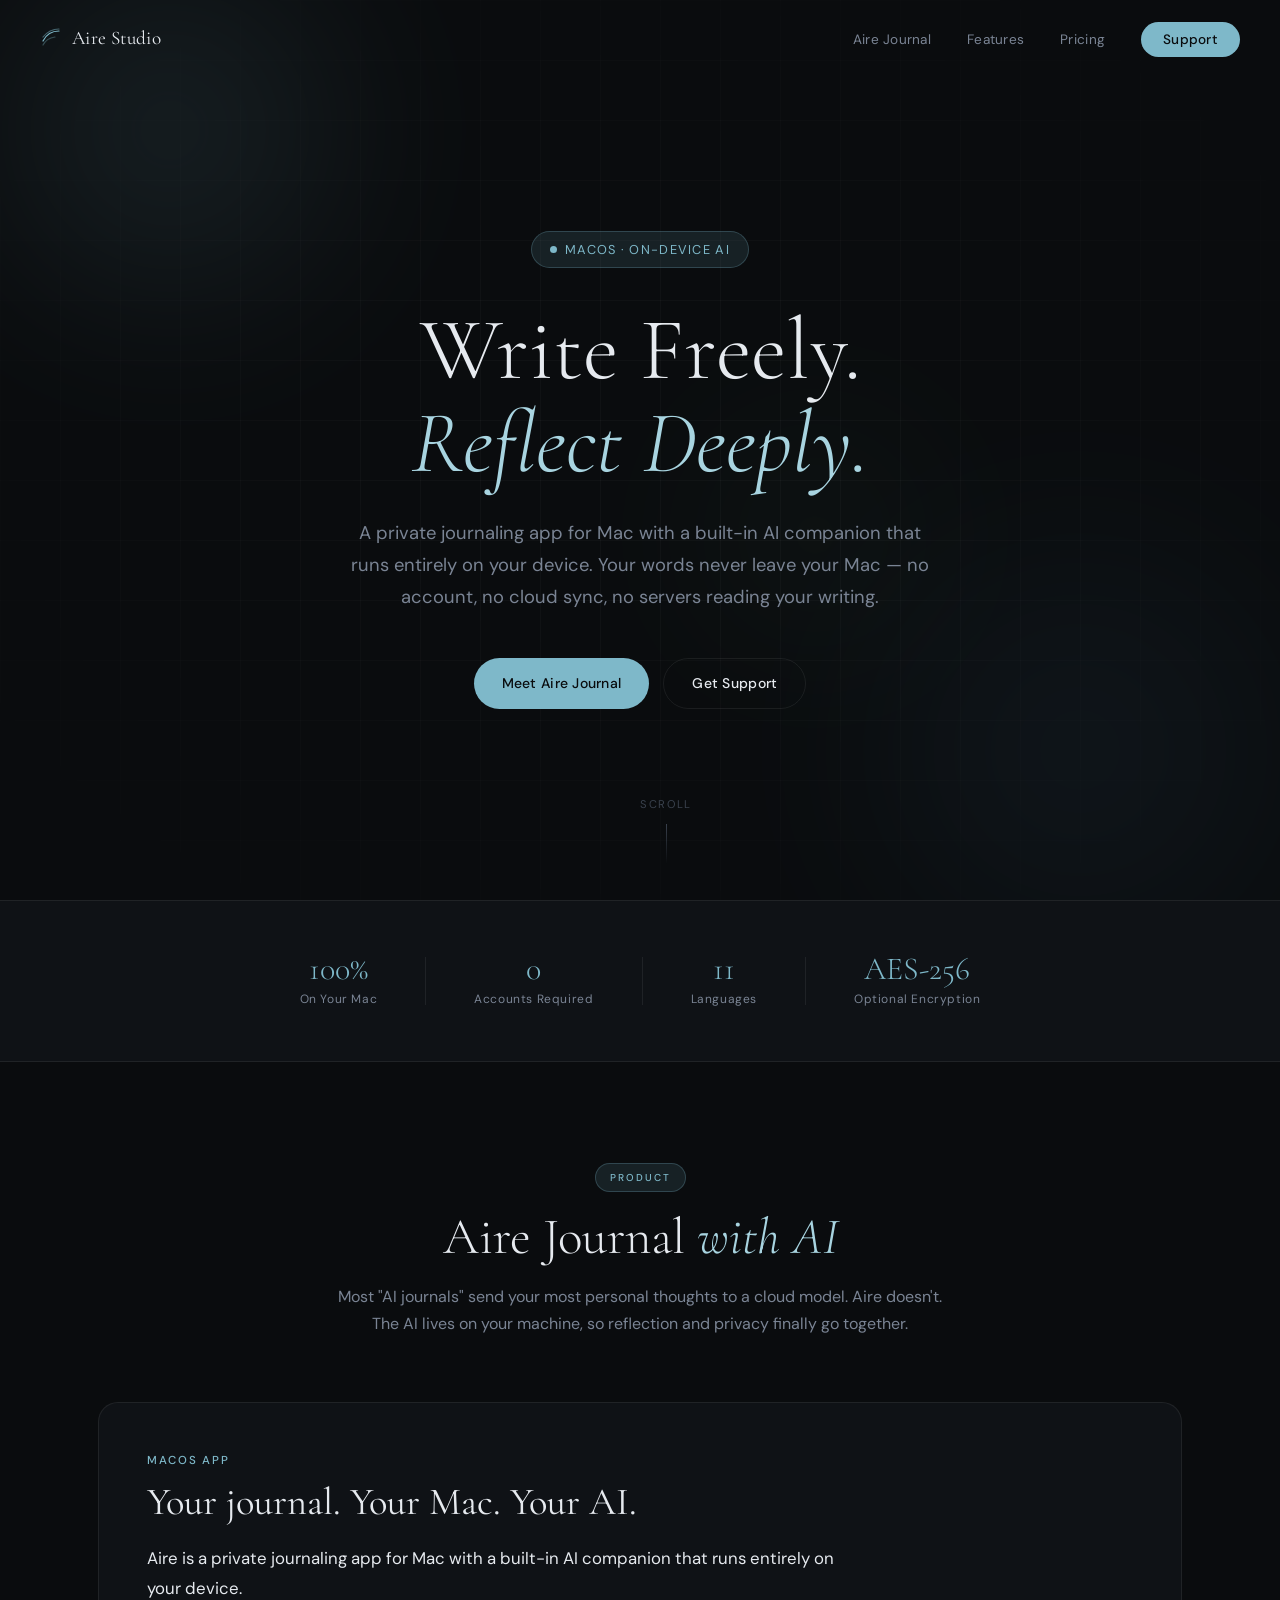
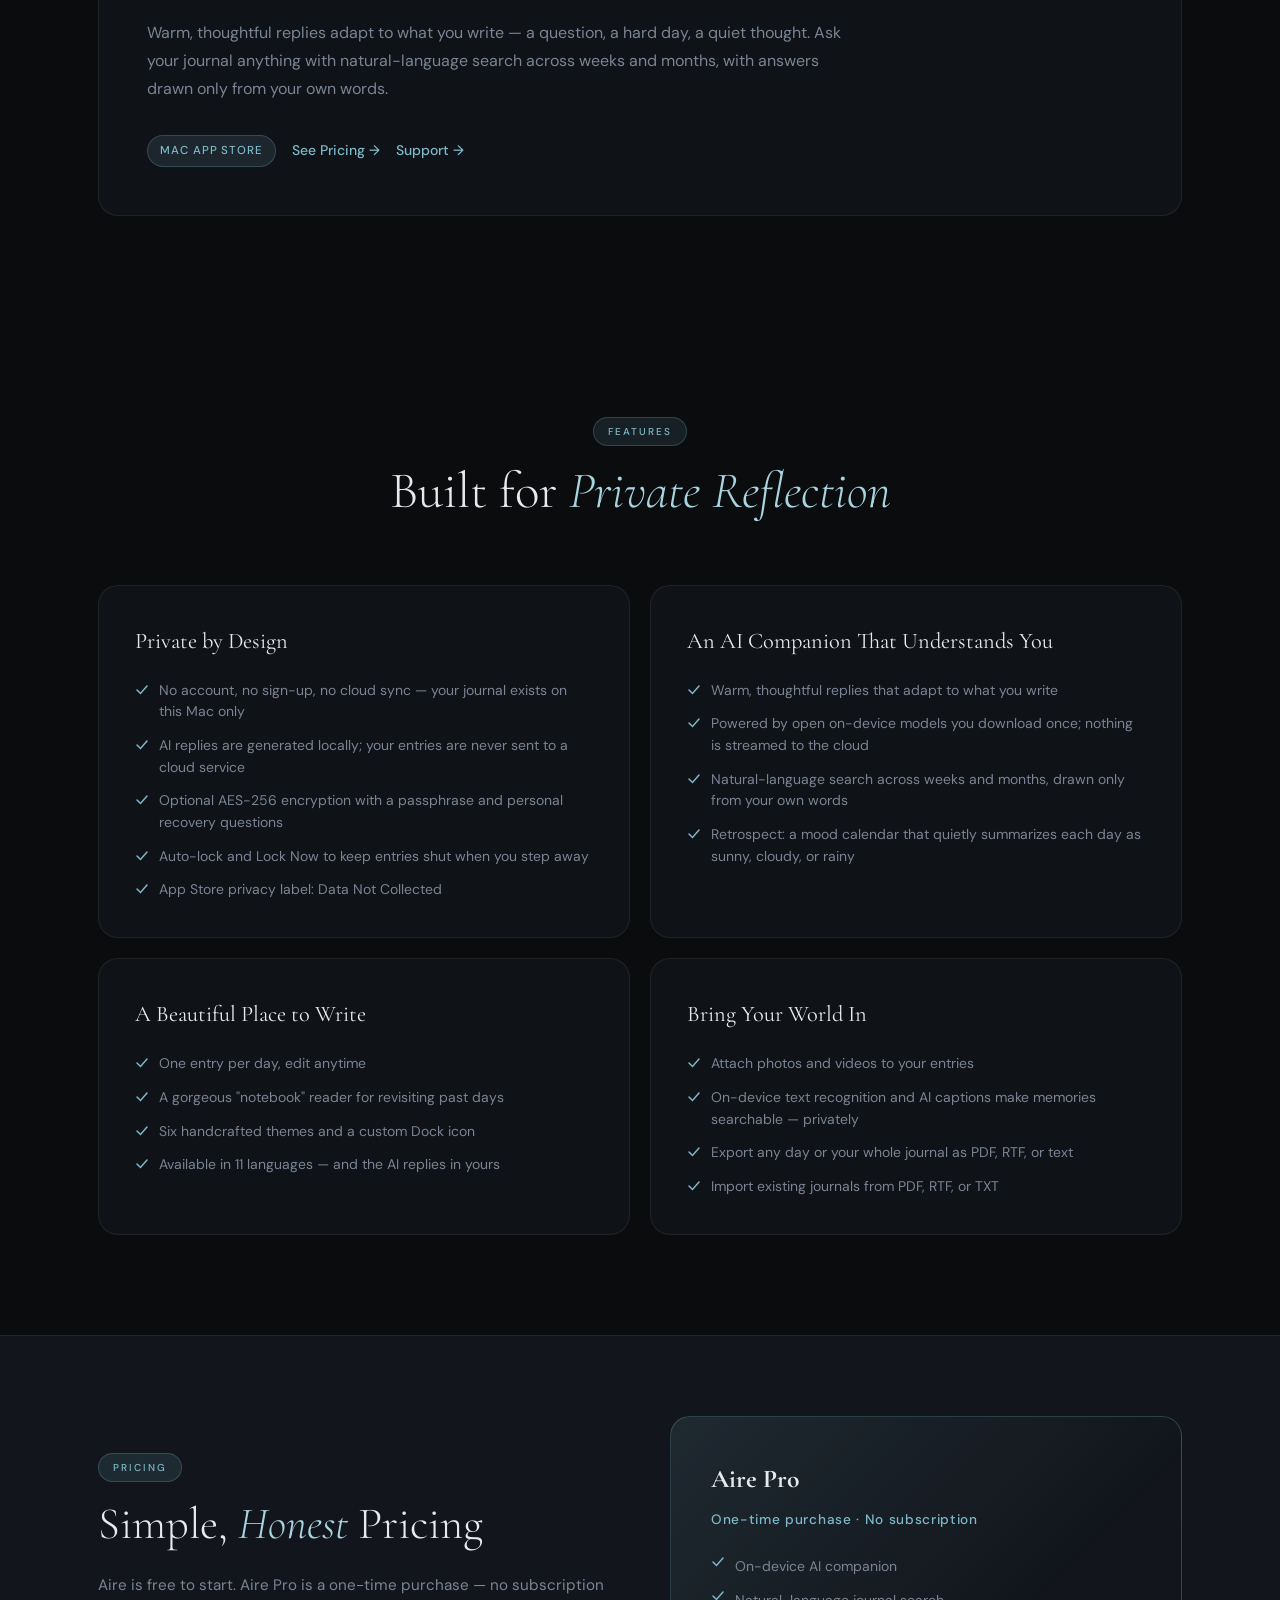
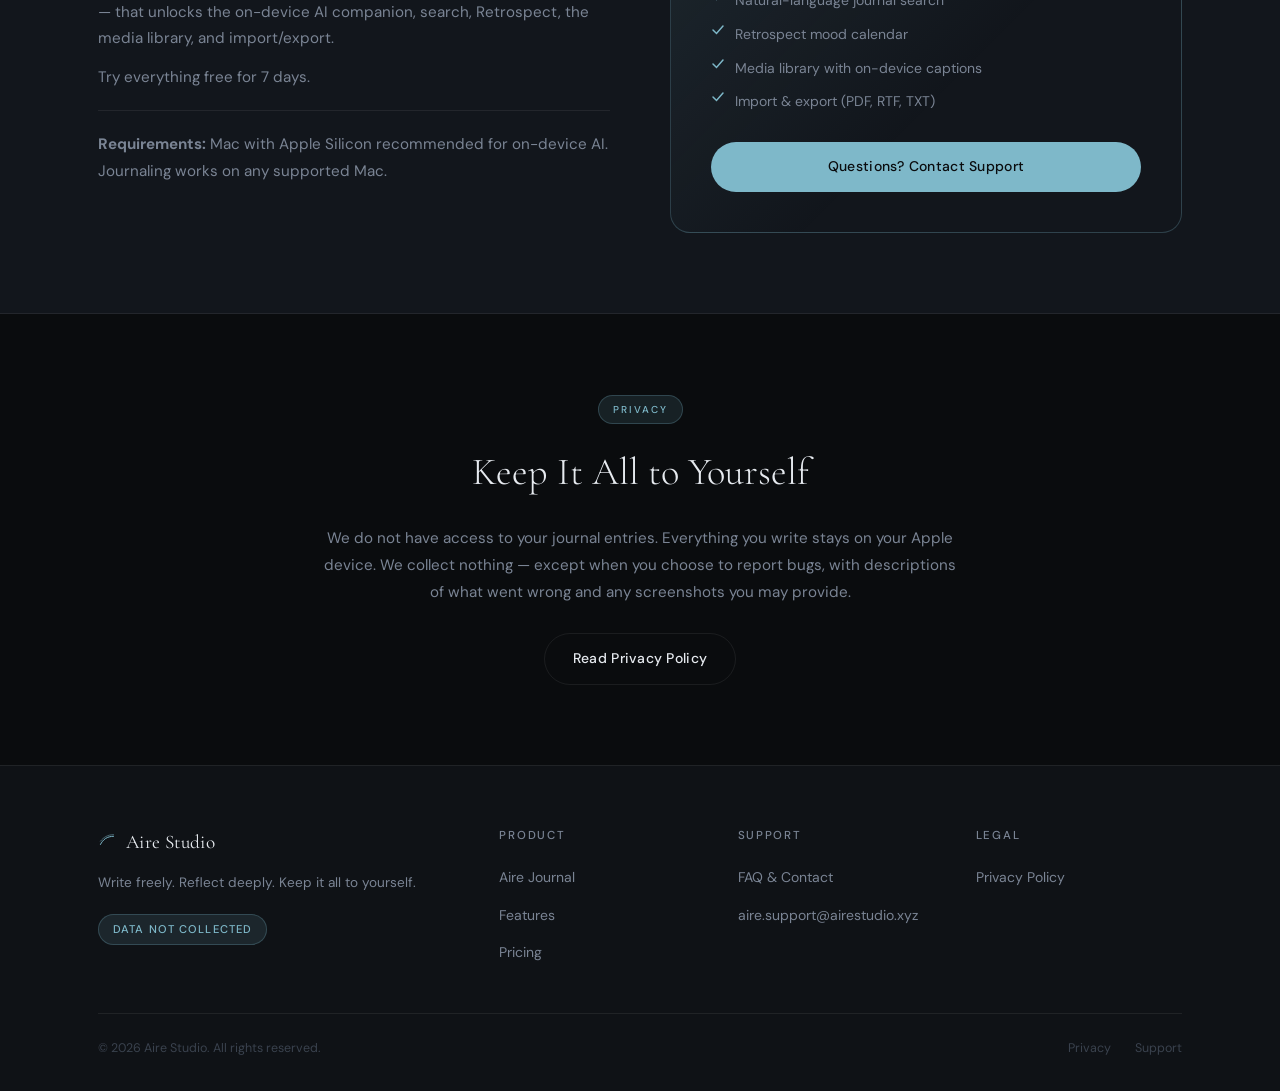
==== commit 9903d786: "free trial from 3 days to 7 days" ====
--- a/index.html
+++ b/index.html
@@ -231,7 +231,7 @@
           <span class="section-tag">Pricing</span>
           <h2>Simple, <em>Honest</em> Pricing</h2>
           <p>Aire is free to start. Aire Pro is a one-time purchase — no subscription — that unlocks the on-device AI companion, search, Retrospect, the media library, and import/export.</p>
-          <p>Try everything free for 3 days.</p>
+          <p>Try everything free for 7 days.</p>
           <p class="pricing-note">
             <strong>Requirements:</strong> Mac with Apple Silicon recommended for on-device AI. Journaling works on any supported Mac.
           </p>
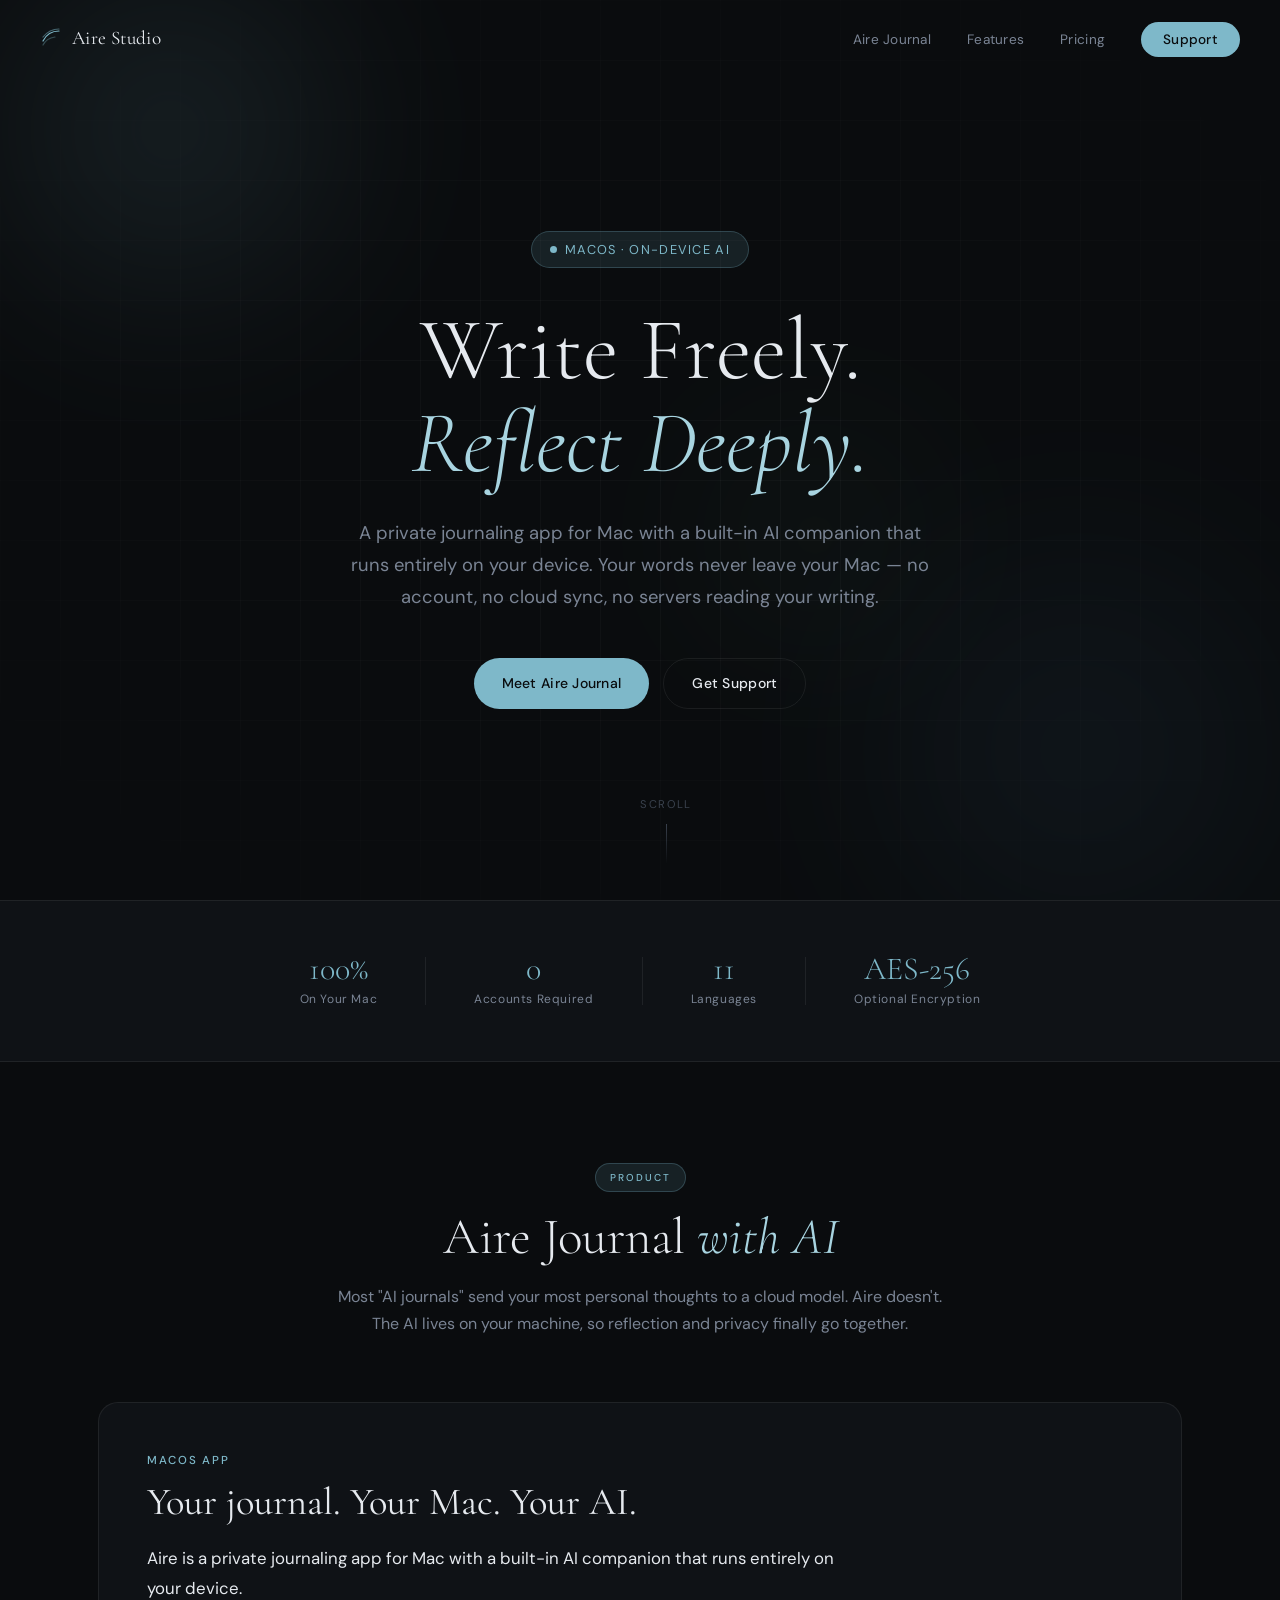
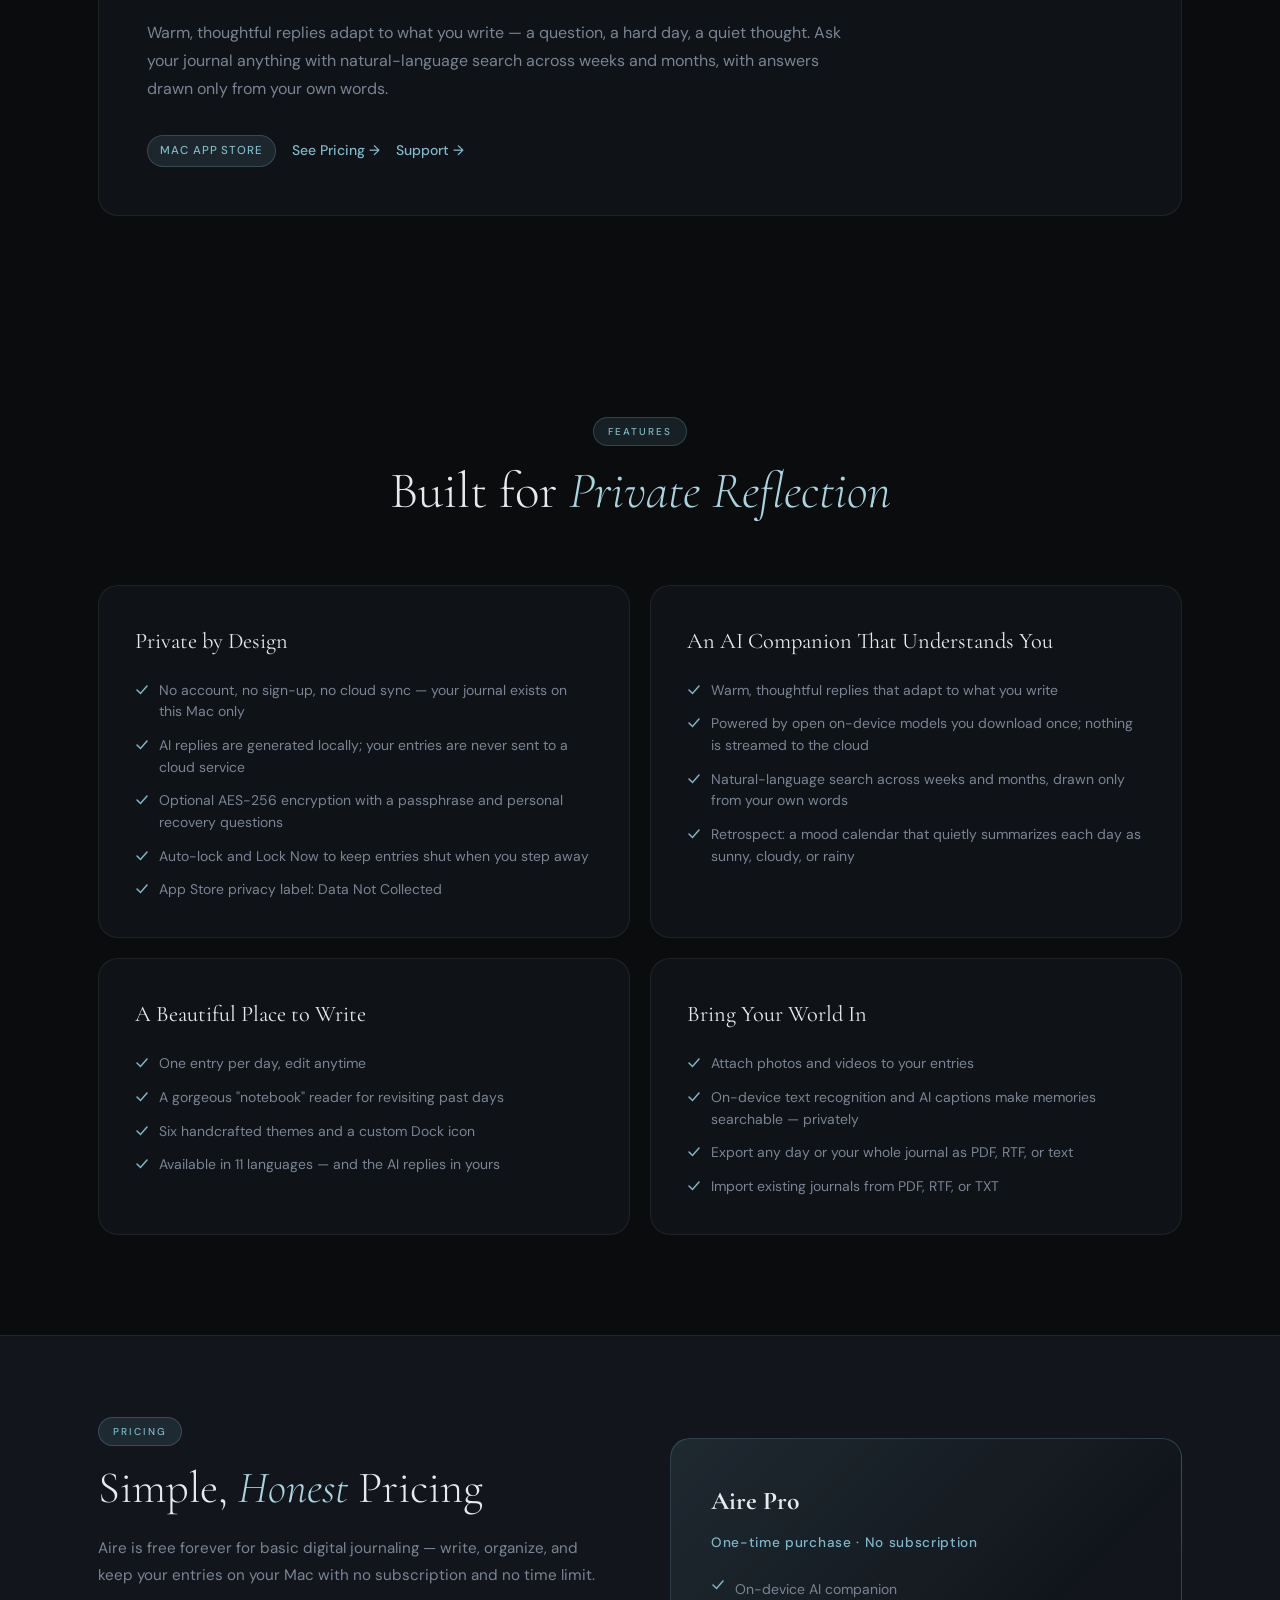
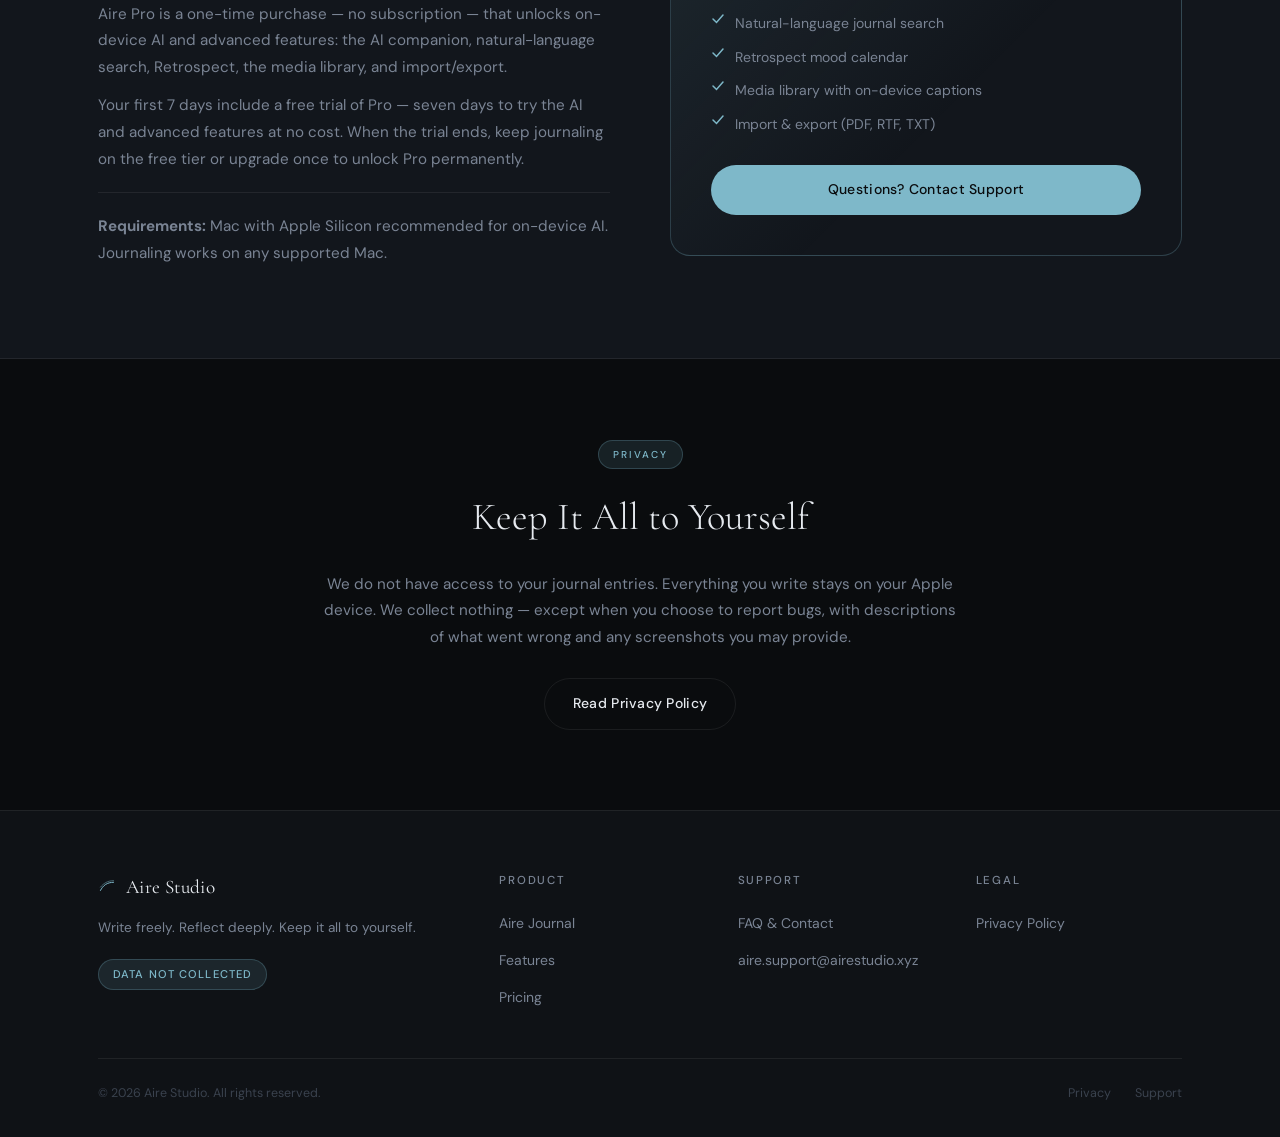
==== commit b8d13d1d: "explain free vs pro better" ====
--- a/index.html
+++ b/index.html
@@ -5,6 +5,9 @@
   <meta name="viewport" content="width=device-width, initial-scale=1.0" />
   <title>Aire Studio — Private AI Journaling for Mac</title>
   <meta name="description" content="Aire is a private journaling app for Mac with a built-in AI companion that runs entirely on your device. Your words never leave your Mac — no account, no cloud sync, no servers reading your writing." />
+  <link rel="icon" href="/favicon.svg" type="image/svg+xml" />
+  <link rel="icon" href="/favicon.ico" sizes="32x32" />
+  <link rel="apple-touch-icon" href="/apple-touch-icon.png" />
   <link rel="stylesheet" href="/style.css" />
   <link rel="preconnect" href="https://fonts.googleapis.com" />
   <link rel="preconnect" href="https://fonts.gstatic.com" crossorigin />
@@ -230,8 +233,9 @@
         <div class="pricing-text">
           <span class="section-tag">Pricing</span>
           <h2>Simple, <em>Honest</em> Pricing</h2>
-          <p>Aire is free to start. Aire Pro is a one-time purchase — no subscription — that unlocks the on-device AI companion, search, Retrospect, the media library, and import/export.</p>
-          <p>Try everything free for 7 days.</p>
+          <p>Aire is free forever for basic digital journaling — write, organize, and keep your entries on your Mac with no subscription and no time limit.</p>
+          <p>Aire Pro is a one-time purchase — no subscription — that unlocks on-device AI and advanced features: the AI companion, natural-language search, Retrospect, the media library, and import/export.</p>
+          <p>Your first 7 days include a free trial of Pro — seven days to try the AI and advanced features at no cost. When the trial ends, keep journaling on the free tier or upgrade once to unlock Pro permanently.</p>
           <p class="pricing-note">
             <strong>Requirements:</strong> Mac with Apple Silicon recommended for on-device AI. Journaling works on any supported Mac.
           </p>
